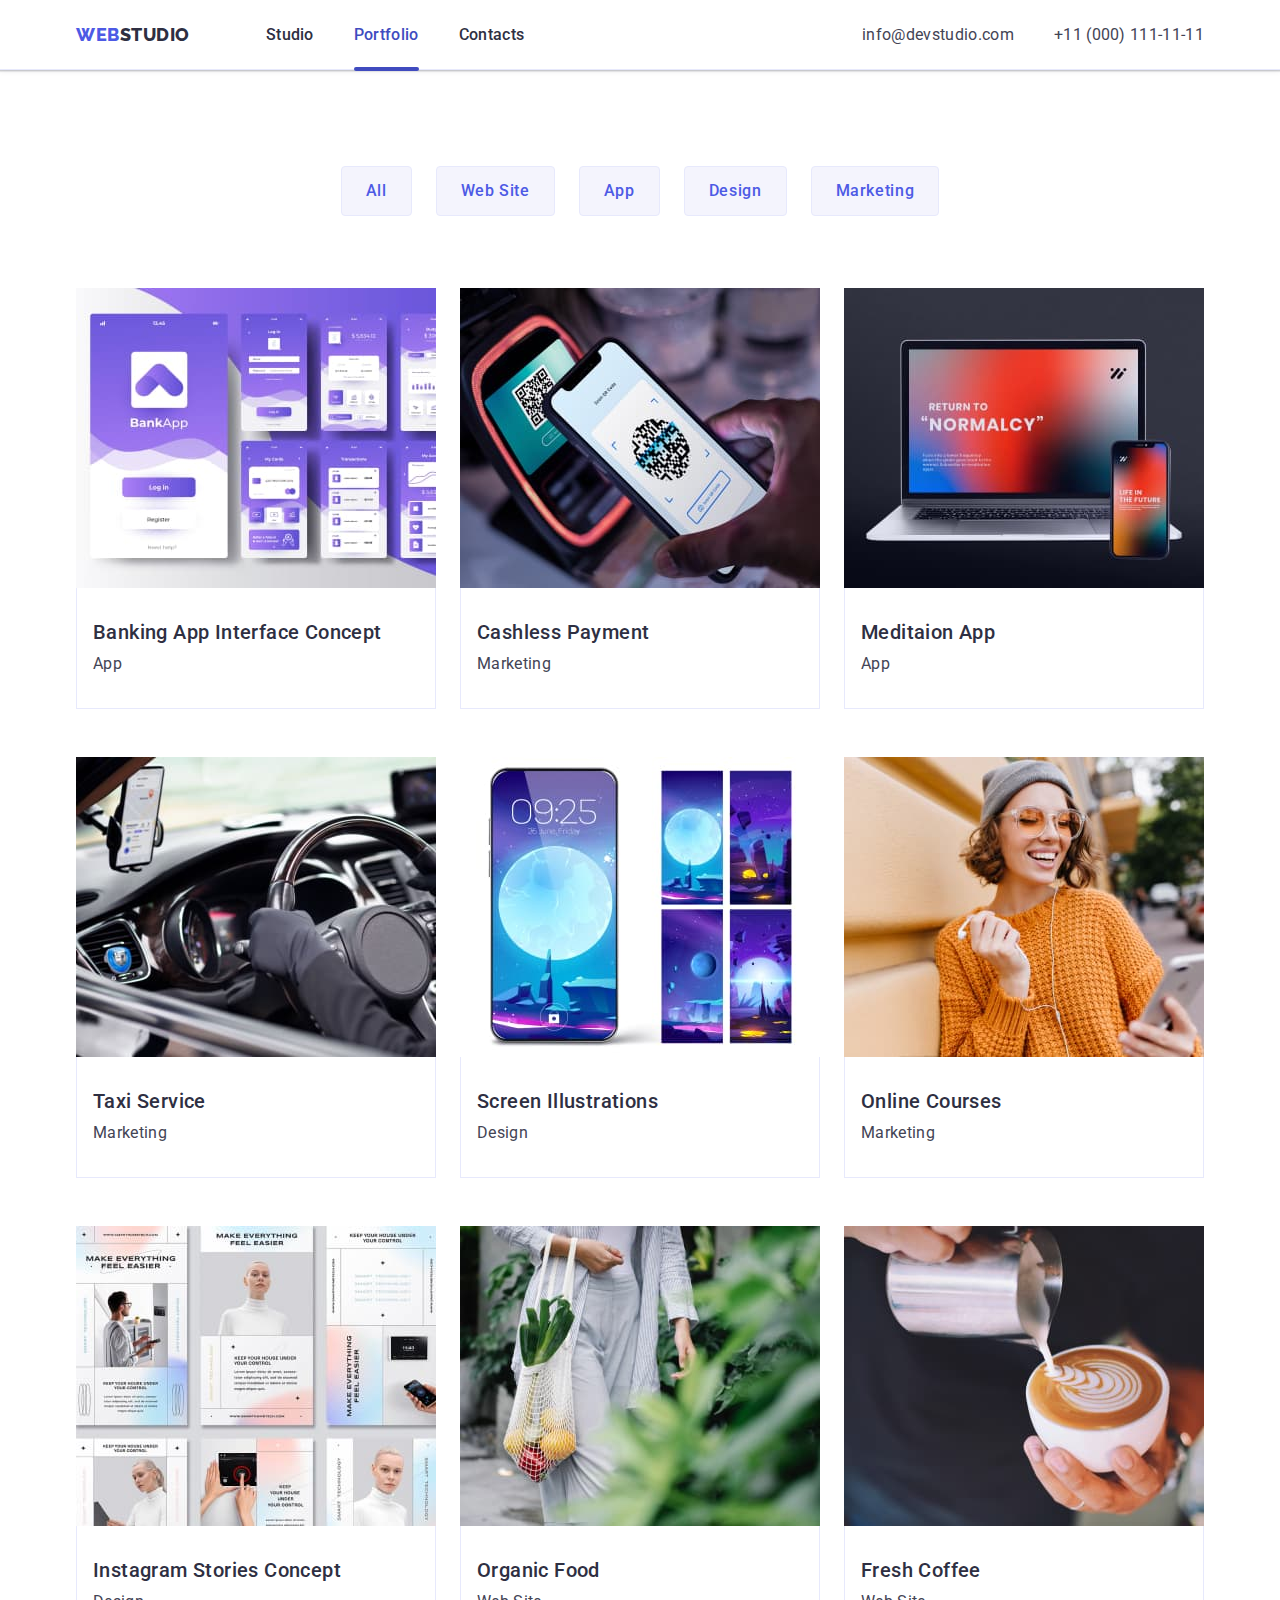
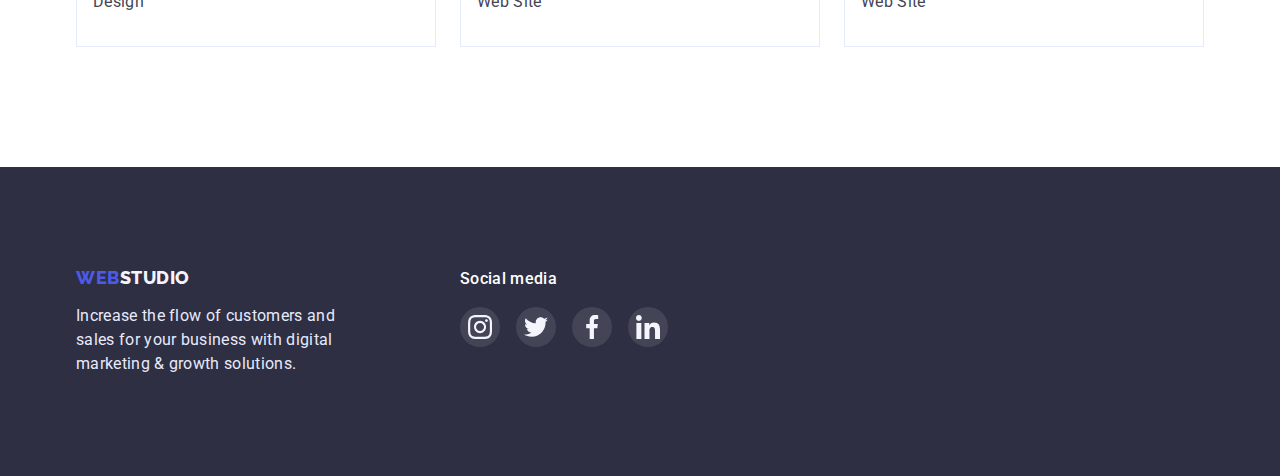
==== portfolio.html @ 08319971 "Initial commit" ====
<!DOCTYPE html>
<html lang="en">
  <head>
    <meta charset="UTF-8">
    <meta http-equiv="X-UA-Compatible" content="IE=edge">
    <meta name="viewport" content="width=device-width, initial-scale=1.0">
    <title>Portfolio</title>
    <link
          rel="stylesheet"
          href="https://cdnjs.cloudflare.com/ajax/libs/modern-normalize/1.0.0/modern-normalize.min.css">
    <link rel="stylesheet" href="./css/styles.css">
    <link rel="preconnect" href="https://fonts.googleapis.com">
    <link rel="preconnect" href="https://fonts.gstatic.com" crossorigin>
    <link href="https://fonts.googleapis.com/css2?family=Raleway:wght@800&family=Roboto:wght@400;500;700;900&display=swap" rel="stylesheet">
  </head>

  <body>
<!-------------------- HEADER ------------------------->
<header class="header">
  <div class="container">
    <nav class="header-navigation">
         <a class="logo logo-link-header" href="./index.html">
         <span class="logo-color">Web</span>Studio</a>
    
    <ul class="header-list list">
         <li class="header-item">
             <a class="item-nav link" href="./index.html">Studio</a>
         </li>        
         <li class="header-item">
             <a  class="item-nav link active" href="./portfolio.html">Portfolio</a>
         </li>
         <li class="header-item">
             <a  class="item-nav link" href="">Contacts</a>
         </li>
    </ul>
    </nav>
       <ul class="header-contact list">
      <li><a class="mail-tel link" href="mailto:info@devstudio.com">info@devstudio.com</a></li>
      <li><a class="mail-tel link" href="tel:+110001111111">+11 (000) 111-11-11</a></li>
    </ul>
  </div>
 </header>
<main>
<!----------------- BTN SECTION -----------------------> 
      <section class="section btn-section">
        <div class="container">
           <h2 class="visually-hidden">Section button</h2>
           <ul class="btn-list list">
             <li class="list-item">       
                 <button class="modal-btn"
                 type="button">All</button>
             </li>
             <li class="list-item">
                 <button class="modal-btn"
                 type="button">Web Site</button>
             </li>
             <li class="list-item">
                 <button class="modal-btn"
                 type="button">App</button>
             </li>
             <li class="list-item">
                 <button class="modal-btn"
                 type="button">Design</button>
             </li>
             <li class="list-item">
                 <button class="modal-btn"
                 type="button">Marketing</button>
             </li>
           </ul>
<!----------------- IMG SECTION ----------------------->
        <ul class="img-sect-list list">

           <li class="img-list">
             <a href="/" class="img-sect-link">

              <div class="img-overlay-cont">
                <img src="./images/portfolio/banking.jpg"
                alt="banking"
                width="360"
                height="300">
                 <p class="overlay">
                  14 Stylish and User-Friendly App Design Concepts · Task Manager App · Calorie Tracker App · Exotic Fruit Ecommerce App · Cloud Storage App
                </p>
              </div>

               <div class="text">
                <h3 class="portfolio-text-large">Banking App Interface Concept</h3>
                <p class="portfolio-text-small">App</p>
               </div>
             </a>
           </li>

           <li class="img-list">
             <a href="/" class="img-sect-link">

              <div class="img-overlay-cont">
               <img src="./images/portfolio/cashless.jpg"
                    alt="cashless"
                    width="360"
                    height="300">
                     <p class="overlay">
                      14 Stylish and User-Friendly App Design Concepts · Task Manager App · Calorie Tracker App · Exotic Fruit Ecommerce App · Cloud Storage App
                    </p>
              </div>

               <div class="text">
                <h3 class="portfolio-text-large">Cashless Payment</h3>
                <p class="portfolio-text-small">Marketing</p>
               </div>  
             </a>             
           </li>

           <li class="img-list">
             <a href="/" class="img-sect-link">

              <div class="img-overlay-cont">
               <img src="./images/portfolio/meditation.jpg"
                    alt="meditation"
                    width="360"
                    height="300">
                    <p class="overlay">
                      14 Stylish and User-Friendly App Design Concepts · Task Manager App · Calorie Tracker App · Exotic Fruit Ecommerce App · Cloud Storage App
                    </p>
              </div>

               <div class="text">
                <h3 class="portfolio-text-large">Meditaion App</h3>
                <p class="portfolio-text-small">App</p>
               </div>
             </a> 
           </li>

           <li class="img-list">
             <a href="/" class="img-sect-link">

              <div class="img-overlay-cont">
               <img src="./images/portfolio/taxi.jpg"
                    alt="taxi"
                    width="360"
                    height="300">
                    <p class="overlay">
                      14 Stylish and User-Friendly App Design Concepts · Task Manager App · Calorie Tracker App · Exotic Fruit Ecommerce App · Cloud Storage App
                    </p>
              </div>

               <div class="text">
                <h3 class="portfolio-text-large">Taxi Service</h3>
                <p class="portfolio-text-small">Marketing</p>
               </div>
             </a> 
           </li>

           <li class="img-list">
             <a href="/" class="img-sect-link">

              <div class="img-overlay-cont">
               <img src="./images/portfolio/screen.jpg"
                    alt="screen"
                    width="360"
                    height="300">
                    <p class="overlay">
                      14 Stylish and User-Friendly App Design Concepts · Task Manager App · Calorie Tracker App · Exotic Fruit Ecommerce App · Cloud Storage App
                    </p>
              </div>

               <div class="text">
                <h3 class="portfolio-text-large">Screen Illustrations</h3>
                <p class="portfolio-text-small">Design</p>
               </div>         
             </a>       
           </li>

           <li class="img-list">
             <a href="/" class="img-sect-link">

              <div class="img-overlay-cont">
               <img src="./images/portfolio/online.jpg"
                    alt="online"
                    width="360"
                    height="300">
                    <p class="overlay">
                      14 Stylish and User-Friendly App Design Concepts · Task Manager App · Calorie Tracker App · Exotic Fruit Ecommerce App · Cloud Storage App
                    </p>
              </div>

               <div class="text">
                <h3 class="portfolio-text-large">Online Courses</h3>
                <p class="portfolio-text-small">Marketing</p>
               </div> 
             </a> 
           </li>

           <li class="img-list">
             <a href="/" class="img-sect-link">

              <div class="img-overlay-cont">             
               <img src="./images/portfolio/instagram.jpg"
                    alt="instagram"
                    width="360"
                    height="300">
                    <p class="overlay">
                      14 Stylish and User-Friendly App Design Concepts · Task Manager App · Calorie Tracker App · Exotic Fruit Ecommerce App · Cloud Storage App
                    </p>
              </div>

               <div class="text">
                <h3  class="portfolio-text-large">Instagram Stories Concept</h3>
                <p class="portfolio-text-small">Design</p>
               </div>    
             </a>    
           </li>

           <li class="img-list">
             <a href="/" class="img-sect-link">

              <div class="img-overlay-cont"> 
               <img src="./images/portfolio/organic.jpg"
                    alt="organic"
                    width="360"
                    height="300">
                    <p class="overlay">
                      14 Stylish and User-Friendly App Design Concepts · Task Manager App · Calorie Tracker App · Exotic Fruit Ecommerce App · Cloud Storage App
                    </p>
              </div>

               <div class="text">
                <h3 class="portfolio-text-large">Organic Food</h3>
                <p class="portfolio-text-small">Web Site</p>
               </div>
             </a> 
           </li>

           <li class="img-list">
             <a href="/" class="img-sect-link">

              <div class="img-overlay-cont"> 
               <img src="./images/portfolio/fresh_coffee.jpg"
                    alt="coffee"
                    width="360"
                    height="300">
                    <p class="overlay">
                      14 Stylish and User-Friendly App Design Concepts · Task Manager App · Calorie Tracker App · Exotic Fruit Ecommerce App · Cloud Storage App
                    </p>
              </div>

               <div class="text">
                <h3 class="portfolio-text-large">Fresh Coffee</h3>
                <p class="portfolio-text-small">Web Site</p>
               </div> 
             </a> 
           </li>
         </ul>
        </div>
      </section>
    </main>
<!---------------- FOOTER SECTION --------------------->
<footer class="footer-block">
  <div class="footer-container container">
    <div>
      <a class="logo-footer logo logo-link-header" href="./index.html">
      <span class="logo-color">Web</span><span class="logo-color-down">Studio</span></a>
      <p class="footer-text">
        Increase the flow of customers and sales for your business with digital
        marketing & growth solutions.
      </p>
    </div>
    <div>
      <h3 class="social-text footer-text">Social media</h3>

     <ul class="footer-social-list list">
       <li class="footer-sicial-item">
         <a href="/" class="footer-social-link link"
           ><svg class="footer-social-icon" width="24" height="24">
             <use href="./images/icons.svg/sprite_symboldefs.svg#icon-instagram"></use>
           </svg>
         </a>
       </li>

       <li class="footer-sicial-item">
         <a href="/" class="footer-social-link link"
           ><svg class="footer-social-icon" width="24" height="24">
             <use href="./images/icons.svg/sprite_symboldefs.svg#icon-twitter"></use>
           </svg>
         </a>
       </li>

       <li class="footer-sicial-item">
         <a href="/" class="footer-social-link link"
           ><svg class="footer-social-icon" width="24" height="24">
             <use href="./images/icons.svg/sprite_symboldefs.svg#icon-facebook"></use>
           </svg>
         </a>
       </li>

       <li class="footer-sicial-item">
         <a href="/" class="footer-social-link link"
           ><svg class="footer-social-icon" width="24" height="24">
             <use href="./images/icons.svg/sprite_symboldefs.svg#icon-linkedin"></use>
           </svg>
         </a>
       </li>
     </ul>
   </div>
 </div>
</footer>
  </body>
</html>
---- css/styles.css ----
body {
    font-family: 'Roboto', sans-serif;
    color: var(--brand-color);
    font-weight: 400;
    font-size: 16px;
    line-height: 1.5;
    letter-spacing: 0.02em;
    box-sizing: border-box;
}

.visually-hidden {
    position: absolute;
    width: 1px;
    height: 1px;
    margin: -1px;
    border: 0;
    padding: 0;
    white-space: nowrap;
    clip-path: inset(100%);
    clip: rect(0 0 0 0);
    overflow: hidden;
}

:root {
    --brand-color: #2E2F42;
    --color-link: #4D5AE5;
    --ocean: #404BBF;
    --color-text: #E7E9FC;
    --hero-title-text-color: #ffffff;
    --description-tel-mail-color: #434455;
    --bg-btn-foot-color: #f4f4fd;
    --success-color: #31D0AA;
    --secondaty-font: 'Raleway', sans-serif;
    --transition-duration: 250ms cubic-bezier(0.4, 0, 0.2, 1);
}

h1, h2, h3, h4, h5, p {
    margin: 0;
}

ul {
    margin: 0;
    padding: 0;
}

img {
    display: block;
    max-width: 100%;
    height: auto;
  }

.list {
    list-style: none;
    padding: 0;
    margin: 0;
}

.link {
    color: var(--brand-color);
    transition: color var(--transition-duration);
}

.link:hover, 
.link:focus {
    color: var(--color-link);
}

a, li {
    list-style-type: none;
    text-decoration: none;
}

.container {
    width: 1158px;
    margin: 0 auto;
    padding: 0 15px;
    /* outline: 2px solid white; */
}

.section {
    padding: 120px 0;
}

.header {
    color: var(--hero-title-text-color);
    background-color: var(--hero-title-text-color);
    border-bottom: 1px solid var(--color-text);
    box-shadow: 0px 2px 1px rgba(46, 47, 66, 0.08), 0px 1px 1px rgba(46, 47, 66, 0.16), 0px 1px 6px rgba(46, 47, 66, 0.08);
    transition: color var(--transition-duration),;
}

.header:hover {
    color: var(--color-link);
}

.header .container {
    display: flex;
    align-items: center;
}

.header-navigation {
    display: flex;
    align-items: center;
}

.email-tel-position {
    display: flex;
    flex-direction: row-reverse;  
}

.logo-link-header {
    font-weight: 800;
    line-height: 1.17;  
    display: flex;
    align-items: center;
    letter-spacing: 0.03em;
    text-transform: uppercase;
}

.logo {
    font-family: 'Raleway', sans-serif;
    font-size: 18px;
    color: var(--brand-color);
    text-decoration: none;
    display: flex;
    flex-direction: row;
    align-items: flex-start;
    padding: 24px 0;
} 

.logo-color {
    color: var(--color-link);
    list-style: none;
    text-decoration: none;
}

/* --- HEADER ---  */
.header-list {
    margin-left: 76px;
    display: flex;
    flex-direction: row;    
    gap: 40px;   
}

.header-item {
    list-style: none;
    text-decoration: none;
}

.header-contact {
    display: flex;
    margin-left: auto;
    gap: 40px;   
}

.contact-item:not(:first-child) {
    margin-left: 40px;
}

.item-nav {
    position: relative;
    font-weight: 500;
    list-style: none;
    padding: 24px 0;
}

.item-nav.active {
    color: var(--ocean);
}

.item-nav.active::after {
    content: "";

    position: absolute;
    display: block;
    width: 100%;
    height: 4px;
    background-color: var(--ocean);
    border-radius: 2px;
    bottom: -3px;

}

/* .item-nav:hover::after {
    opacity: 1;
} */

.mail-tel {
    font-style: normal;
    color: var(--description-tel-mail-color);
    gap: 40px;
    padding: 24px 0;
    transition: color var(--transition-duration);
}

.mail-tel:hover {
    color: var(--color-link);
}

/* --- HERO SECTION ---  */
.wrapper {
    padding: 188px 0;
    background-color: #434455;
    background-image:  linear-gradient(
        rgba(46, 47, 66, 0.7),
        rgba(46, 47, 66, 0.7)
     ),
       url(../images/peopleoffice.jpg);
    background-size: cover;
    background-position: center;
    background-repeat: no-repeat;
    max-width: 1440px;
    max-height: 600px;
    margin-left: auto;
    margin-right: auto;
}

.wrapper .container {
    display: flex;
    flex-direction: column;
    align-items: center;
}

.hero-text {
    margin-bottom: 48px;
    max-width: 496px;
    text-align: center;  
    font-size: 56px;
    line-height: 1.1;
    letter-spacing: 0.02em;
    color: var(--color-text)
}

.hero-button {
    background: var(--color-link);
    box-shadow: 0px 4px 4px rgba(0, 0, 0, 0.15);
    border-radius: 4px;
    padding: 16px 32px;
    font-family: inherit;
    font-weight: 500;
    font-size: 16px;
    line-height: 1.5;
    letter-spacing: 0.04em;
    color: var(--hero-title-text-color);
    cursor: pointer;
    transition: background var(--transition-duration);
}

.hero-text-btn {
    color: #FFFFFF;
    font-family:  inherit;
    font-weight: 500;
    font-size: 16px;
    line-height: 1.5;
    letter-spacing: 0.04em;
}

/* --- ABOUT SECTION ---  */
.about {
    padding-bottom: 0;
}
  
.about-list {
    display: flex;
    gap: 24px;
}

.about-item {
    width: calc((100%-72px) / 4);

}

.about-item::before {
    display: block;
    content: "";

    height: 112px;
    background: #F4F4FD;
    border-radius: 4px;
    background-position: center;
    background-repeat: no-repeat;
        /* outline: 1px solid red; */
}

.about-item:nth-child(1)::before {
    background-image: url(../images/icons.svg/optimize/antenna.svg);
}

.about-item:nth-child(2)::before {
    background-image: url(../images/icons.svg/optimize/clock.svg);
}

.about-item:nth-child(3)::before {
    background-image: url(../images/icons.svg/optimize/diagram.svg);
}

.about-item:nth-child(4)::before {
    background-image: url(../images/icons.svg/optimize/astronaut.svg);
}

.about-name {
    color: var(--brand-color);
    font-weight: 500;
    font-size: 20px;
    margin-bottom: 8px;
    line-height: 0.83;
    letter-spacing: 0.02em;
    margin-top: 8px;
}

.about-name-text {
    color: var(--description-tel-mail-color);
    font-weight: 400;
} 

/* ---  WORKING  --- */
.what-section {
    text-align: center;
    color: var(--brand-color);
}

.section-name {
    font-weight: 700;
    font-size: 36px;
    line-height: 1.11;
    margin-bottom: 72px;
    letter-spacing: 0.02em;
    text-transform: capitalize;
    text-align: center;
    color: var(--brand-color);
}

.working-list {
    display: flex;
    gap: 24px;
}

.working-item {
    width: calc((100%-48px) / 3);
    max-width: 360px;
    box-shadow: 0px 1px 6px rgba(46, 47, 66, 0.08),
        0px 1px 1px rgba(46, 47, 66, 0.16), 
        0px 2px 1px rgba(46, 47, 66, 0.08);
}

.working-list .container {
    background: linear-gradient(
      0deg,
      rgba(77, 90, 229, 0.1),
      rgba(77, 90, 229, 0.1)
    );
    background-blend-mode: soft-light, normal;
    border: 1px solid var(--primary-border-color);
}

/* ---  EMPLOYEES SECTION  --- */
.employees-section {
    background-color: var(--bg-btn-foot-color);
}

.empl-content-p {
    margin-bottom: 8px;
}

.name-empl {
    font-weight: 500;
    font-size: 20px;
    line-height: 1.2;
    margin-bottom: 8px;
}

.empl-list {
    display: flex;
    flex-wrap: wrap;
    gap: 24px;
}

.team-icon-list {
	display: flex;
	justify-content: center;
	gap: 24px;
}

.team-sicial-item {
	width: 40px;
	height: 40px;
}

.empl-content {
	text-align: center;
	padding: 32px 0;
    background: #FFFFFF;
}

.empl-item {
	width: calc((100%-72px) / 4);
	max-width: 264px;
	background: var(--primary-bg-color);
	box-shadow: 0px 1px 6px rgba(46, 47, 66, 0.08),
        0px 1px 1px rgba(46, 47, 66, 0.16),
        0px 2px 1px rgba(46, 47, 66, 0.08);
	border-radius: 0px 0px 4px 4px;
}

.team-social-link {
	display: flex;
	align-items: center;
	justify-content: center;
	width: 100%;
	height: 100%;
	border-radius: 50%;
	background-color: var(--color-link);
    transform: background-color var(--transition-duration);
    transition: background-color var(--transition-duration);
}

.team-social-link:hover,
.team-social-link:focus {
	background-color: var(--ocean);
}

/* ---  Customers SECTION  --- */
.customers-section {
    padding-top: 130px;
    /* outline: 4px solid orange; */
}

.customers-list {
	display: flex;
	gap: 24px;
        /* outline: 4px solid violet; */
}

.customers-item {
	width: 168px;
	height: 88px;
        /* outline: 4px solid orange; */
}

.customers-link {
	color: #8e8f99;
	border: 1px solid #8e8f99;
	border-radius: 4px;
	width: 100%;
	height: 100%;
	display: flex;
	align-items: center;
	justify-content: center;
    transform: border-color var(--transition-duration),
        color var(--transition-duration);
    transition: border-color var(--transition-duration), 
        color var(--transition-duration);
}

.customers-link:is(:hover, :focus) {
	border-color: var(--ocean);
	color: var(--ocean);
}

.customers-icon {
	fill: currentColor;
}

/* ---  FOOTER SECTION  --- */

.footer-social-list {
	display: flex;
	gap: 16px;
}

.footer-sicial-item {
	width: 40px;
	height: 40px;
}

.footer-social-link {
	display: flex;
	align-items: center;
	justify-content: center;
	width: 100%;
	height: 100%;
	border-radius: 50%;
	background-color: rgba(255, 255, 255, 0.1);
    transform: background-color var(--transition-duration);
    transition: background-color var(--transition-duration);
}

.footer-social-link:focus,
.footer-social-link:hover {
	background-color: var(--success-color);
}

.footer-block {
    background: var(--brand-color);
    padding: 100px 0;
}

.cont-footer-logo {
    margin-right: 120px;
    /* outline: 4px solid green; */
} 

.footer-text { 
    color: var(--color-text); 
    max-width: 264px; 
}

.social-text {
    font-family: inherit;
    font-weight: 500;
    margin-bottom: 16px;
    font-size: 16px;
    line-height: 24px;
    letter-spacing: 0.02em;
    color: #FFFFFF;
}

.icon {  
    background: rgba(255, 255, 255, 0.1);
    display: inline-block;
    content: "";
    height: 40px;
    width: 40px;
    border-radius: 50% 50%;
    background-position: center;
    background-repeat: no-repeat;
    padding: 8px;
        /* outline: 1px solid yellow; */
}

.logo-color-down {
    color: #F4F4FD;
}

.logo-footer {
padding: 0;
margin-bottom: 16px;
}

.footer-container{ 
    display: flex; 
    gap: 120px; 
}

/* ---  BTN SECTION  --- */
.btn-section {
    padding-top: 96px;
    justify-content: center;
    gap: 24px;
}

.btn-list {
    display: flex;
    justify-content: center;
    gap: 24px; 
    margin-bottom: 72px;
}

.btn {
    padding: 12px 24px;
    border-radius: 4px;
    cursor: pointer;
    font-family: inherit;
    justify-content: center;
    gap: 24px;
}

.modal-btn {
    background: #F4F4FD;
    color: var(--color-link);
    border: 1px solid #e7e9fc;
    font-family: inherit;
    font-weight: 500;
    font-size: 16px;
    line-height: 1.5;
    letter-spacing: 0.04em;
    padding: 12px 24px;
    transition: color var(--transition-duration),
        background var(--transition-duration),
        border-color var(--transition-duration),
        box-shadow var(--transition-duration);
    border-radius: 4px;
    cursor: pointer;
}

.modal-btn:hover,
.modal-btn:focus {
    background: var(--color-link);
    color: var(--color-text);
    border-color: var(--color-link);
    box-shadow: 0px 3px 1px rgba(0, 0, 0, 0.1), 
        0px 2px 1px rgba(0, 0, 0, 0.08), 
        0px 2px 2px rgba(0, 0, 0, 0.12); 
}

.btn:hover,
.btn:focus {   
    background-color: var(--ocean);
}

/* ---  IMG SECTION  --- */
.img-sect-list {
    display: flex;
    flex-wrap: wrap;
    gap: 48px;
    column-gap: 24px;
}

.img-list{
    width: calc((100%-48px) / 3);
    max-width: 360px;
    display: block;
}

.img-list .text {
    padding: 32px 16px;
    border: 1px solid #E7E9FC;
    border-top: none;
}

.img-sect-link {
    display: block;
    transition: box-shadow var(--transition-duration);
}

.img-sect-link:is(:hover,:focus){
    box-shadow: 0px 1px 6px rgba(46, 47, 66, 0.08),
        0px 1px 1px rgba(46, 47, 66, 0.16), 
        0px 2px 1px rgba(46, 47, 66, 0.08);
}

.portfolio-text-large {
    color: var(--brand-color);
    font-weight: 500;
    font-size: 20px;
    line-height: 1.2;
    letter-spacing: 0.02em;
    margin-bottom: 8px;
}

.portfolio-text-small {
    color: #434455; 
}

.img-sect-link:hover .overlay,
.img-sect-link:focus .overlay {
    transform: translate(0, 0);
}

.overlay {
    position: absolute;
    background-color: var(--color-link);
    color: var(--bg-btn-foot-color);
    left: 0;
    top: 0;
    font-size: 16px;
    line-height: 24px;
    letter-spacing: 0.02em;
    padding-top: 40px;
    padding-left: 32px;
    padding-bottom: 164px;
    padding-right: 32px;
    width: 100%;
    height: 100%;
    transform: translate(0, 100%);
    transition: var(--transition-duration);
    transition: transform var(--transition-duration);
}

.img-overlay-cont {
    position: relative;
    overflow: hidden;
}

.img {
    width: 360px;
    height: 300px;
}

/* MODAL WINDOW  */

.backdrop {
    position: fixed;
    top: 0;
    left: 0;
    /* z-index: 100; */
    width: 100%;
    height: 100%;
    background-color: rgba(46, 47, 66, 0.4);

    transition: opacity var(--transition-duration),
                visibility var(--transition-duration);
}

.backdrop.is-hidden {
    opacity: 0;
    visibility: hidden;
    pointer-events: none;
}

.modal {
    position: absolute;

    display: flex;
    flex-direction: column;
    padding: 24px;

    top: 50%;
    left: 50%;
    transform: translate(-50%, -50%);

    width: 408px;
    height: 576px;
    background-color: #FCFCFC;
}

.modal-close-btn {
    position: absolute;
    display: flex; 
    align-items: center; 
    justify-content: center;

    top: 24px;
    right: 24px;

    width: 24px;
    height: 24px;
    border-radius: 50%;
  
    background-color: #e7e9fc;
    border: 1px solid rgba(0, 0, 0, 0.1);
    cursor: pointer;
  
    transition: background-color var(--transition-duration);
}

.modal-close-btn:hover,
.modal-close-btn:focus {
    background-color: var(--ocean);
}

.modal-close-btn:hover .modal-close-btn-icon,
.modal-close-btn:focus .modal-close-btn-icon {
    fill: var(--hero-title-text-color);
}
.modal-close-btn-icon {
    transition: fill var(--transition-duration);
}
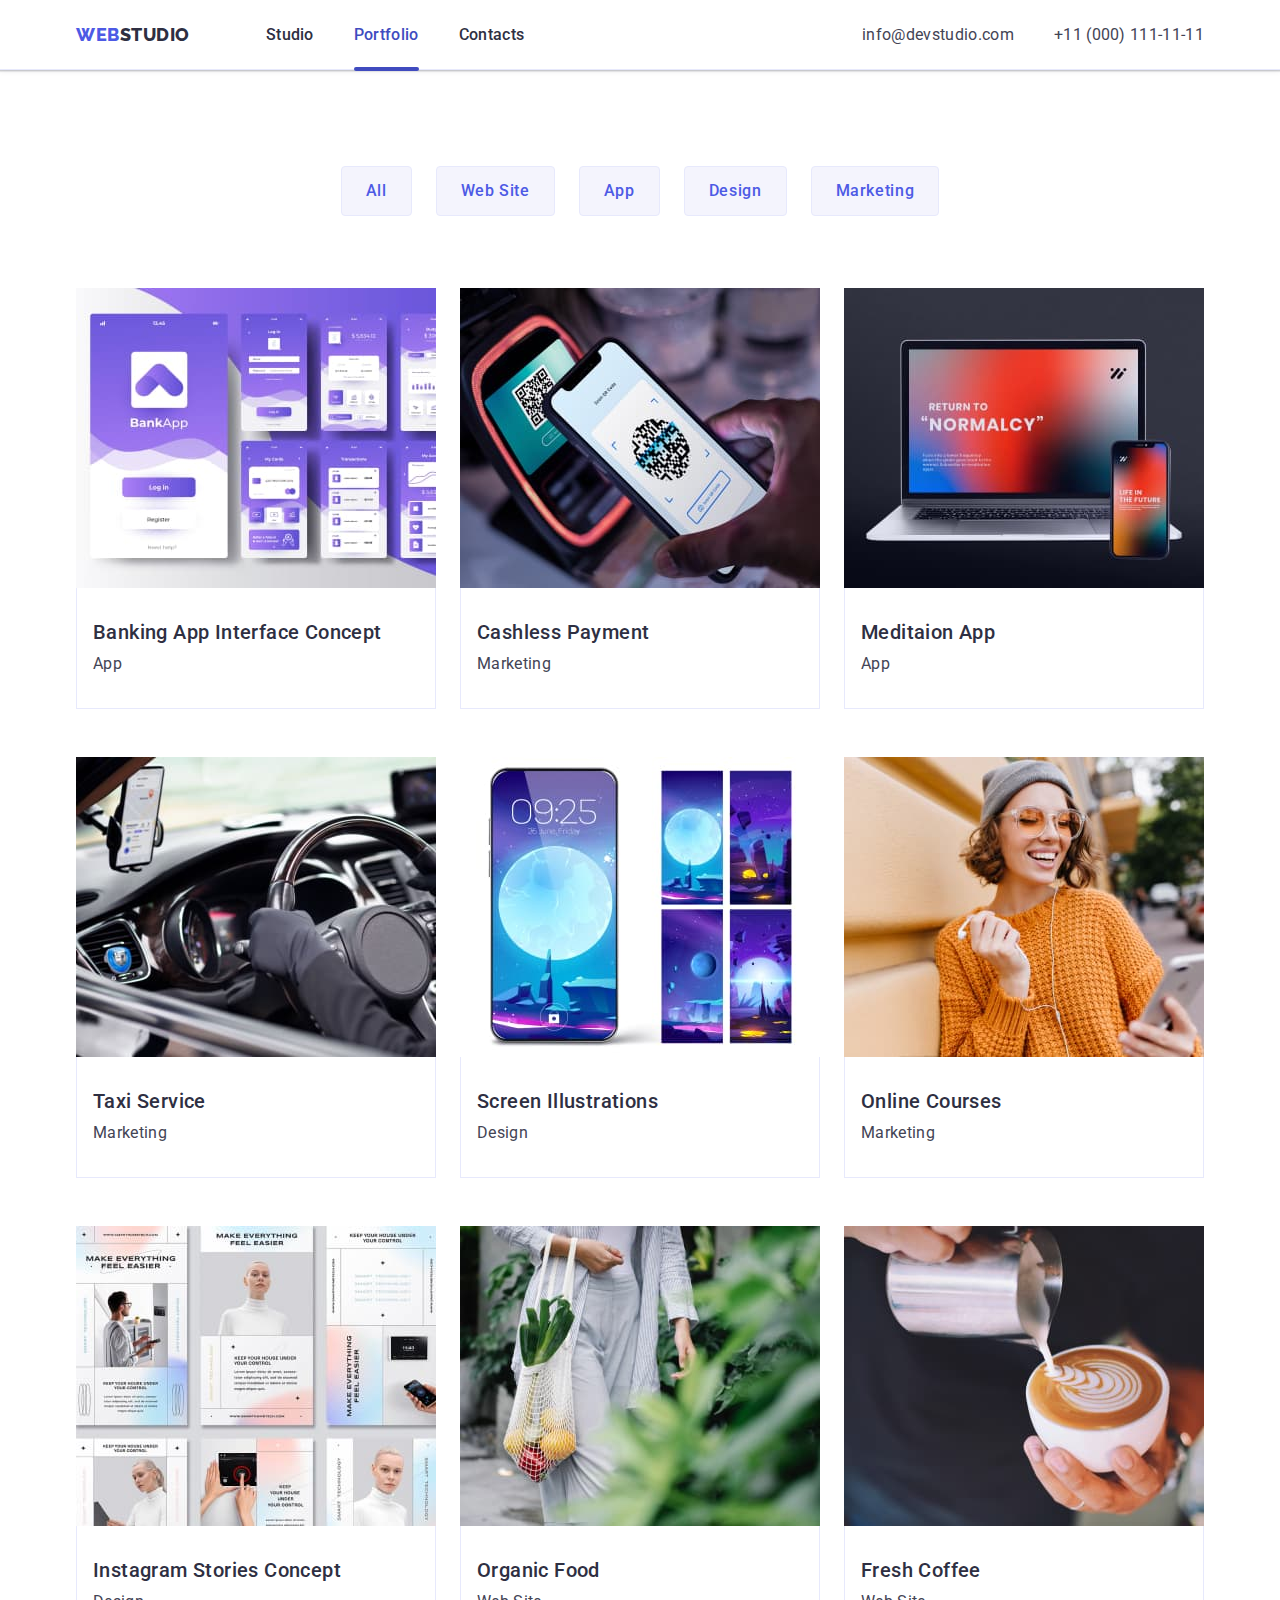
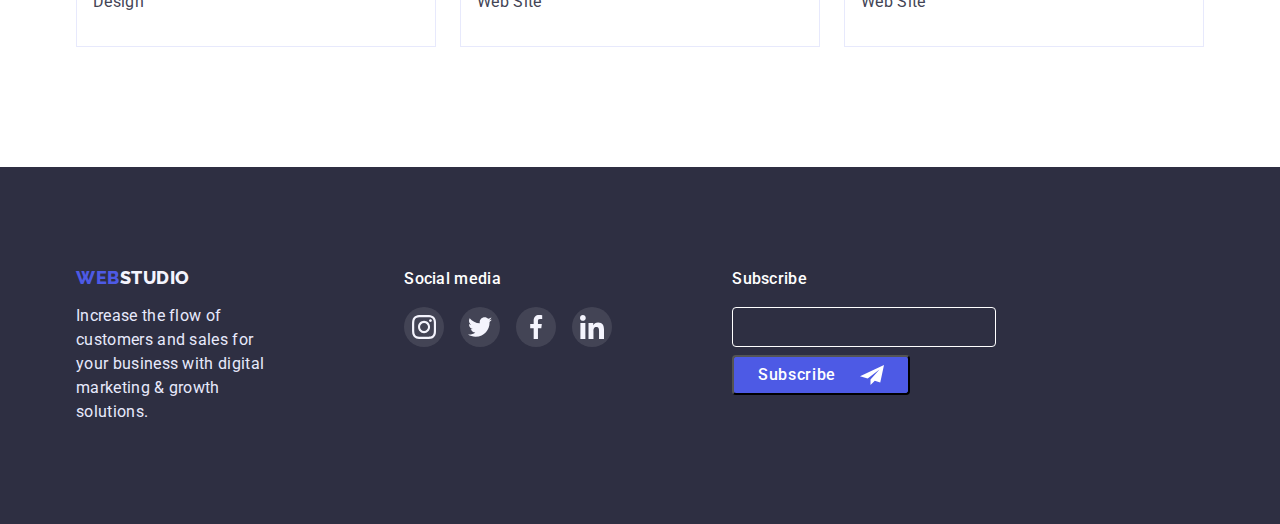
==== commit 478129c9: "p/f" ====
--- a/portfolio.html
+++ b/portfolio.html
@@ -264,8 +264,9 @@
         marketing & growth solutions.
       </p>
     </div>
+
     <div>
-      <h3 class="social-text footer-text">Social media</h3>
+     <h3 class="social-text footer-text">Social media</h3>
 
      <ul class="footer-social-list list">
        <li class="footer-sicial-item">
@@ -301,6 +302,26 @@
        </li>
      </ul>
    </div>
+
+
+     <div class="form-group subscribe-title">
+       <h3 class="social-text footer-text">Subscribe</h3>
+       <label for="subscribe" class="for-label">
+         <input type="text"
+                id="subscribe"
+                class="form-input subscribe-label"
+                placeholder="E-mail"
+                name="subscribe"
+                required>
+        <button type="submit" class="btn hero-text-btn subscribe-btn">Subscribe</button>
+ 
+       </label>
+      </div>
+   <div>
+
+
+   </div>
+
  </div>
 </footer>
   </body>
--- a/css/styles.css
+++ b/css/styles.css
@@ -540,6 +540,38 @@
 .footer-container{ 
     display: flex; 
     gap: 120px; 
+}
+
+.for-label .subscribe-label {
+    width: 264px;
+    height: 40px;
+    background-color: var(--brand-color);
+    border: 1px solid #FFFFFF;
+    border-radius: 4px;
+
+}
+
+.subscribe-label::placeholder {
+    color-scheme: var(--hero-title-text-color);
+}
+
+.subscribe-btn {
+    min-width: 165px;
+    max-height: 40px;
+    text-decoration: none;
+    display: inline-flex;
+    background-color: var(--color-link);
+    align-items: center;
+    margin: 0;
+}
+
+.subscribe-btn::after {
+    content: "";
+    display: inline-block;
+    width: 24px;
+    height: 24px;
+    background-image: url(../images/icons.svg/send.svg);
+    background-size: contain;
 }
 
 /* ---  BTN SECTION  --- */
@@ -710,7 +742,7 @@
     transform: translate(-50%, -50%);
 
     width: 408px;
-    height: 576px;
+    min-height: 576px;
     background-color: #FCFCFC;
 }
 
@@ -745,4 +777,124 @@
 }
 .modal-close-btn-icon {
     transition: fill var(--transition-duration);
+}
+
+.modal-title {
+    font-weight: 500;
+font-size: 16px;
+line-height: 24px;
+text-align: center;
+letter-spacing: 0.02em;
+/* padding: 24px; */
+margin-top: 48px;
+margin-bottom: 16px;
+}
+
+/* .modal-form {
+
+}
+
+.form {
+
+} */
+
+.form-input {
+    height: 40px;
+    width: 100%;
+    border: 1px solid #2E2F42;
+    border-radius: 4px;
+    margin-bottom: 8px;
+    outline: transparent;
+}
+
+.form-input:focus {
+    color: var(--color-link);
+}
+
+.form-input:focus + .form-icon,
+.form-input:hover + .form-icon {
+    fill: var(--color-link);
+}
+
+.form-btn {
+
+    width: 169px;
+    height: 56px;
+    background: var(--color-link);
+
+    box-shadow: 0px 4px 4px rgba(0, 0, 0, 0.15);
+    border-radius: 4px;
+
+    margin-left: 100px;
+}
+
+.form-input::placeholder {
+    color: rgba(46, 47, 66, 0.4);
+    letter-spacing: 0.04em;
+    font-weight: 400;
+    font-size: 12px;
+    line-height: 14px;
+
+}
+
+.comment {
+    display: block;
+    width: 360px;
+    min-height: 120px;
+    resize: none;
+}
+
+.for-label-policy {
+    display: flex;
+    color: #8E8F99;
+    letter-spacing: 0.04em;
+    font-weight: 400;
+    font-size: 12px;
+    line-height: 14px;
+    margin-bottom: 4px;
+    align-items: center;
+    margin-top: 16px;
+    margin-bottom: 24px;
+}
+
+.for-label-policy::before {
+    content: "";
+    display: block;
+    width: 16px;
+    height: 16px;
+    border: 2px solid var(--brand-color);
+    border-radius: 4px;
+    margin-right: 8px;
+}
+
+.form-check:checked + .for-label-policy::before {
+    background-color: var(--color-link);
+    border-color: var(--color-link);
+    background-image: url(../images/icons.svg/galka.svg);
+    background-repeat: no-repeat;
+    background-position: center;
+}
+
+.form-group {
+    position: relative;
+}
+
+.form-icon {
+    position: absolute;
+    top: 50%;
+    left: 19px;
+    fill: currentColor;
+}
+
+.accept {
+    display: block;
+}
+
+.policy {
+    text-decoration: underline;
+}
+
+.form-check {
+    width: 16px;
+    height: 16px;
 }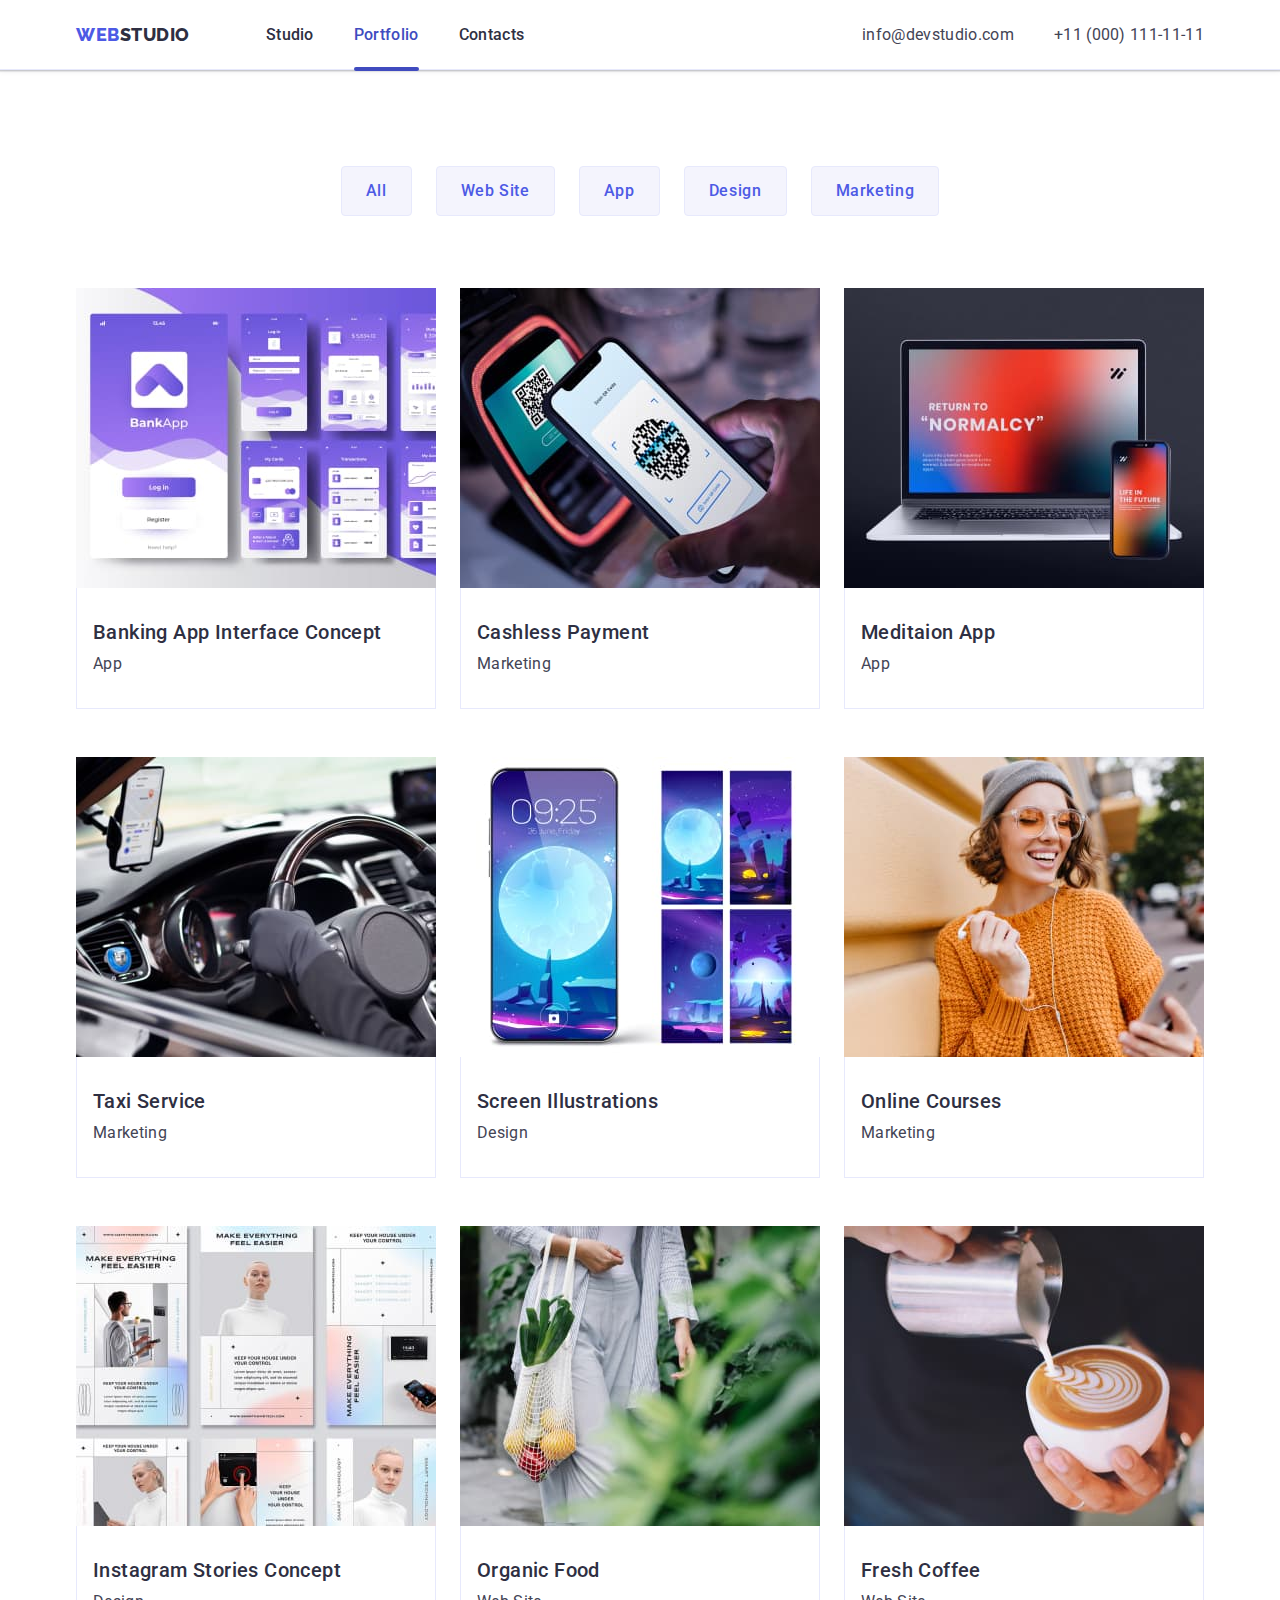
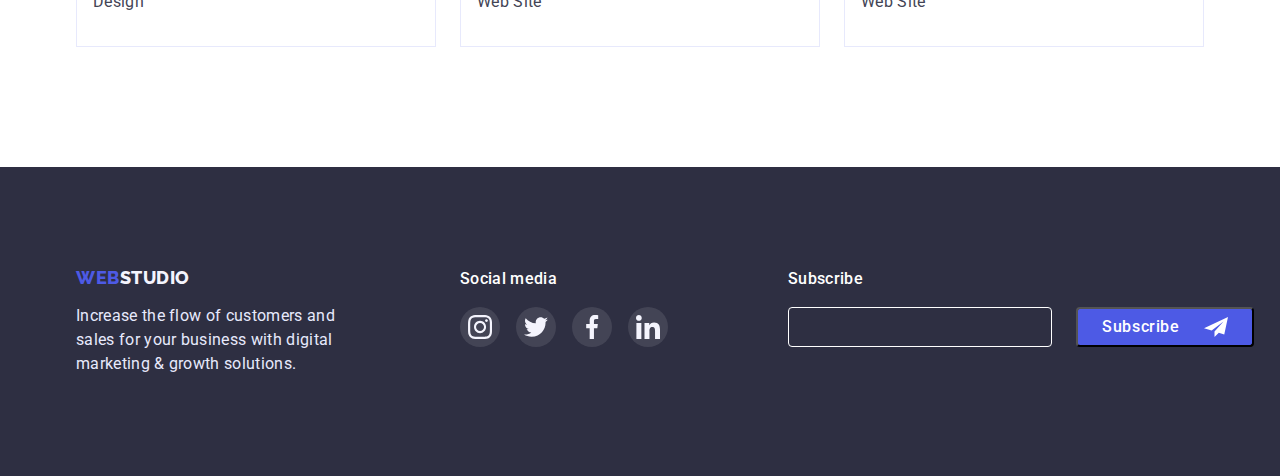
==== commit d7377725: "port" ====
--- a/portfolio.html
+++ b/portfolio.html
@@ -306,23 +306,24 @@
 
      <div class="form-group subscribe-title">
        <h3 class="social-text footer-text">Subscribe</h3>
-       <label for="subscribe" class="for-label">
+
+       <div class="subscribe-container">
+
+        <label for="subscribe" class="for-label footer-label">
          <input type="text"
                 id="subscribe"
                 class="form-input subscribe-label"
                 placeholder="E-mail"
                 name="subscribe"
-                required>
+                required>                
+        </label>
+
         <button type="submit" class="btn hero-text-btn subscribe-btn">Subscribe</button>
- 
-       </label>
+       </div>
       </div>
-   <div>
-
-
-   </div>
 
  </div>
 </footer>
+
   </body>
 </html>--- a/css/styles.css
+++ b/css/styles.css
@@ -178,7 +178,6 @@
     background-color: var(--ocean);
     border-radius: 2px;
     bottom: -3px;
-
 }
 
 /* .item-nav:hover::after {
@@ -410,7 +409,6 @@
 	height: 100%;
 	border-radius: 50%;
 	background-color: var(--color-link);
-    transform: background-color var(--transition-duration);
     transition: background-color var(--transition-duration);
 }
 
@@ -446,8 +444,6 @@
 	display: flex;
 	align-items: center;
 	justify-content: center;
-    transform: border-color var(--transition-duration),
-        color var(--transition-duration);
     transition: border-color var(--transition-duration), 
         color var(--transition-duration);
 }
@@ -481,7 +477,6 @@
 	height: 100%;
 	border-radius: 50%;
 	background-color: rgba(255, 255, 255, 0.1);
-    transform: background-color var(--transition-duration);
     transition: background-color var(--transition-duration);
 }
 
@@ -551,18 +546,29 @@
 
 }
 
+.subscribe-label {
+    color: #FFFFFF;
+    resize: none;
+    padding: 0;
+}
+
+.form-input .subscribe-label{
+    color: var(--hero-title-text-color);
+}
+
 .subscribe-label::placeholder {
-    color-scheme: var(--hero-title-text-color);
+    print-color-adjust: var(--hero-title-text-color);
 }
 
 .subscribe-btn {
+    position: absolute;
     min-width: 165px;
     max-height: 40px;
     text-decoration: none;
     display: inline-flex;
     background-color: var(--color-link);
     align-items: center;
-    margin: 0;
+    margin-left: 24px;
 }
 
 .subscribe-btn::after {
@@ -574,6 +580,15 @@
     background-size: contain;
 }
 
+.subscribe-container {
+    flex: auto;
+}
+/* ????? */
+
+.footer-label {
+    border-color: #FFFFFF;
+}
+
 /* ---  BTN SECTION  --- */
 .btn-section {
     padding-top: 96px;
@@ -595,6 +610,7 @@
     font-family: inherit;
     justify-content: center;
     gap: 24px;
+    transition: background-color var(--transition-duration);
 }
 
 .modal-btn {
@@ -695,7 +711,6 @@
     width: 100%;
     height: 100%;
     transform: translate(0, 100%);
-    transition: var(--transition-duration);
     transition: transform var(--transition-duration);
 }
 
@@ -736,13 +751,13 @@
     display: flex;
     flex-direction: column;
     padding: 24px;
-
+    padding-top: 72px;
     top: 50%;
     left: 50%;
     transform: translate(-50%, -50%);
 
     width: 408px;
-    min-height: 576px;
+    height: 584px;
     background-color: #FCFCFC;
 }
 
@@ -785,47 +800,52 @@
 line-height: 24px;
 text-align: center;
 letter-spacing: 0.02em;
-/* padding: 24px; */
-margin-top: 48px;
 margin-bottom: 16px;
 }
 
-/* .modal-form {
-
-}
-
-.form {
-
-} */
+.for-label {
+    position: relative;
+    margin-bottom: 8px;
+}
+
+.form-control {
+    position: relative;
+    font-weight: 400;
+    font-size: 12px;
+    line-height: 14px;
+    letter-spacing: 0.04em;
+    color: #8E8F99;
+}
 
 .form-input {
     height: 40px;
     width: 100%;
-    border: 1px solid #2E2F42;
+    border: 1px solid rgba(33, 33, 33, 0.2);
     border-radius: 4px;
-    margin-bottom: 8px;
     outline: transparent;
+    padding-left: 38px;
+    transition: border var(--transition-duration) ;
 }
 
 .form-input:focus {
     color: var(--color-link);
-}
-
-.form-input:focus + .form-icon,
-.form-input:hover + .form-icon {
+    border: 1px solid #4D5AE5;
+}
+
+.form-icon:focus,
+.form-icon:hover {
     fill: var(--color-link);
 }
 
 .form-btn {
-
+    display: block;
     width: 169px;
     height: 56px;
     background: var(--color-link);
-
     box-shadow: 0px 4px 4px rgba(0, 0, 0, 0.15);
     border-radius: 4px;
-
     margin-left: 100px;
+    margin: 0 auto;
 }
 
 .form-input::placeholder {
@@ -834,7 +854,6 @@
     font-weight: 400;
     font-size: 12px;
     line-height: 14px;
-
 }
 
 .comment {
@@ -842,6 +861,8 @@
     width: 360px;
     min-height: 120px;
     resize: none;
+    padding-top: 8px;
+    padding-left: 16px;
 }
 
 .for-label-policy {
@@ -875,15 +896,12 @@
     background-position: center;
 }
 
-.form-group {
-    position: relative;
-}
-
 .form-icon {
     position: absolute;
-    top: 50%;
+    top: 40%;
     left: 19px;
     fill: currentColor;
+    transition: fill var(--transition-duration);
 }
 
 .accept {
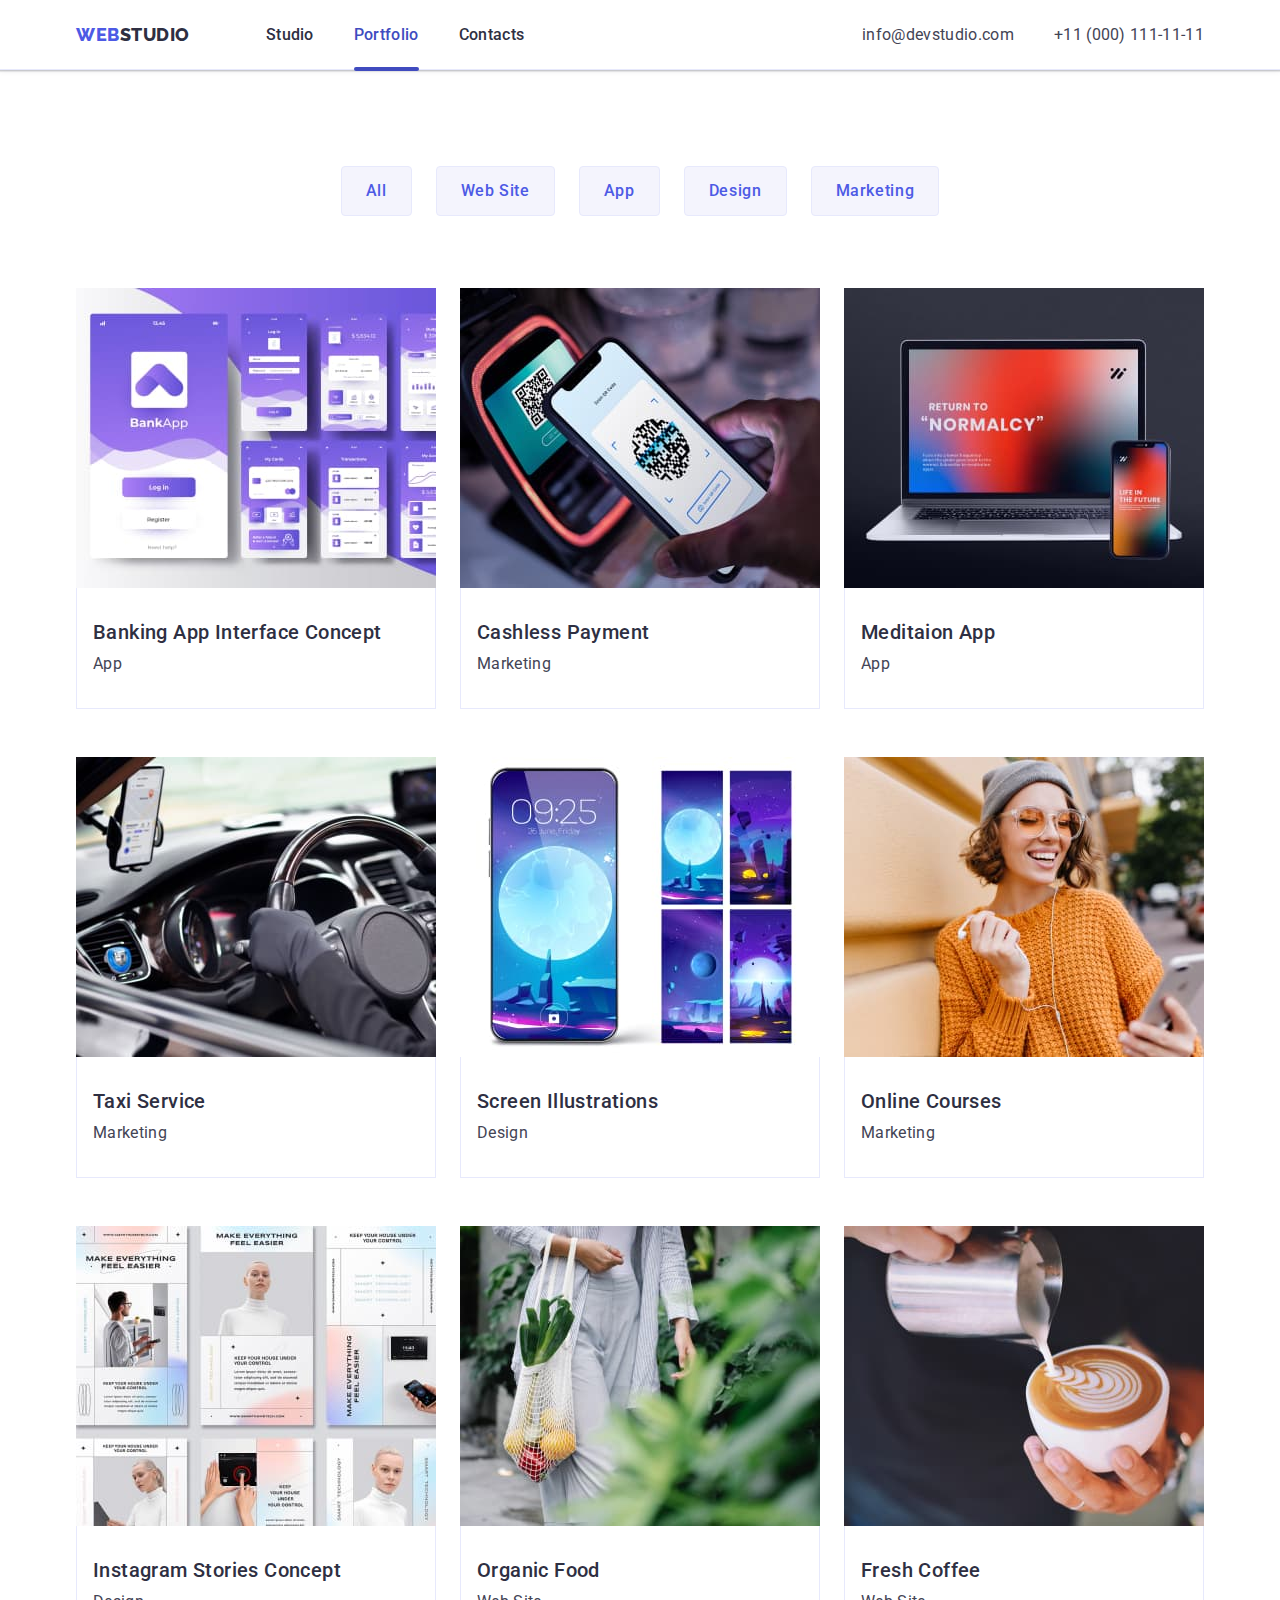
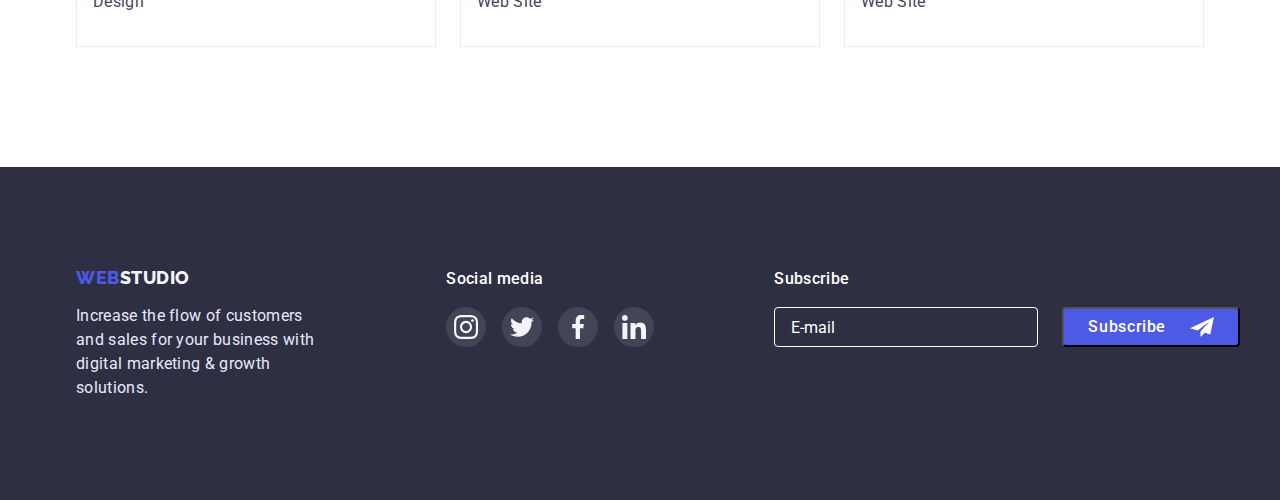
==== commit c4f80fd4: "portfolio footer" ====
--- a/portfolio.html
+++ b/portfolio.html
@@ -307,19 +307,20 @@
      <div class="form-group subscribe-title">
        <h3 class="social-text footer-text">Subscribe</h3>
 
-       <div class="subscribe-container">
+       <form class="subscribe-container">
 
         <label for="subscribe" class="for-label footer-label">
          <input type="text"
                 id="subscribe"
-                class="form-input subscribe-label"
+                class="subscribe-label"
                 placeholder="E-mail"
                 name="subscribe"
-                required>                
+                required
+                />
         </label>
 
         <button type="submit" class="btn hero-text-btn subscribe-btn">Subscribe</button>
-       </div>
+       </form>
       </div>
 
  </div>
--- a/css/styles.css
+++ b/css/styles.css
@@ -537,6 +537,13 @@
     gap: 120px; 
 }
 
+.form-group {
+    position: inherit;
+    Width: 453px;
+    Height: 80px;
+    /* outline: 2px solid salmon; */
+}
+
 .for-label .subscribe-label {
     width: 264px;
     height: 40px;
@@ -547,9 +554,11 @@
 }
 
 .subscribe-label {
+
     color: #FFFFFF;
     resize: none;
-    padding: 0;
+    padding-left: 16px;
+    border: 1px solid var(--hero-title-text-color);
 }
 
 .form-input .subscribe-label{
@@ -557,7 +566,7 @@
 }
 
 .subscribe-label::placeholder {
-    print-color-adjust: var(--hero-title-text-color);
+    color: var(--hero-title-text-color);
 }
 
 .subscribe-btn {
@@ -568,7 +577,7 @@
     display: inline-flex;
     background-color: var(--color-link);
     align-items: center;
-    margin-left: 24px;
+    margin-left: 288px;
 }
 
 .subscribe-btn::after {
@@ -581,12 +590,16 @@
 }
 
 .subscribe-container {
-    flex: auto;
+
+    display: flex;
+
+    /* outline: 2px solid yellow; */
 }
 /* ????? */
 
 .footer-label {
     border-color: #FFFFFF;
+    margin: 0;
 }
 
 /* ---  BTN SECTION  --- */
@@ -796,25 +809,29 @@
 
 .modal-title {
     font-weight: 500;
-font-size: 16px;
-line-height: 24px;
-text-align: center;
-letter-spacing: 0.02em;
-margin-bottom: 16px;
+    font-size: 16px;
+    line-height: 24px;
+    text-align: center;
+    letter-spacing: 0.02em;
+    margin-bottom: 16px;
 }
 
 .for-label {
+    display: block;
     position: relative;
-    margin-bottom: 8px;
+    margin: 0;
 }
 
 .form-control {
+    display: block;
     position: relative;
     font-weight: 400;
     font-size: 12px;
-    line-height: 14px;
+    line-height: 1.17;
     letter-spacing: 0.04em;
     color: #8E8F99;
+    margin-bottom: 4px;
+    margin-top: 8px;
 }
 
 .form-input {
@@ -824,7 +841,12 @@
     border-radius: 4px;
     outline: transparent;
     padding-left: 38px;
-    transition: border var(--transition-duration) ;
+    transition: border var(--transition-duration);
+    transition: color var(--transition-duration);
+}
+
+.form-input:focus + .form-icon {
+    color: var(--color-link);
 }
 
 .form-input:focus {
@@ -886,6 +908,8 @@
     border: 2px solid var(--brand-color);
     border-radius: 4px;
     margin-right: 8px;
+    transition: background-color var(--transition-duration), 
+                border-color var(--transition-duration);
 }
 
 .form-check:checked + .for-label-policy::before {
@@ -898,7 +922,7 @@
 
 .form-icon {
     position: absolute;
-    top: 40%;
+    top: 50%;
     left: 19px;
     fill: currentColor;
     transition: fill var(--transition-duration);
@@ -910,9 +934,10 @@
 
 .policy {
     text-decoration: underline;
-}
-
-.form-check {
+    padding-left: 4px;
+}
+
+/* .form-check {
     width: 16px;
     height: 16px;
-}+} */